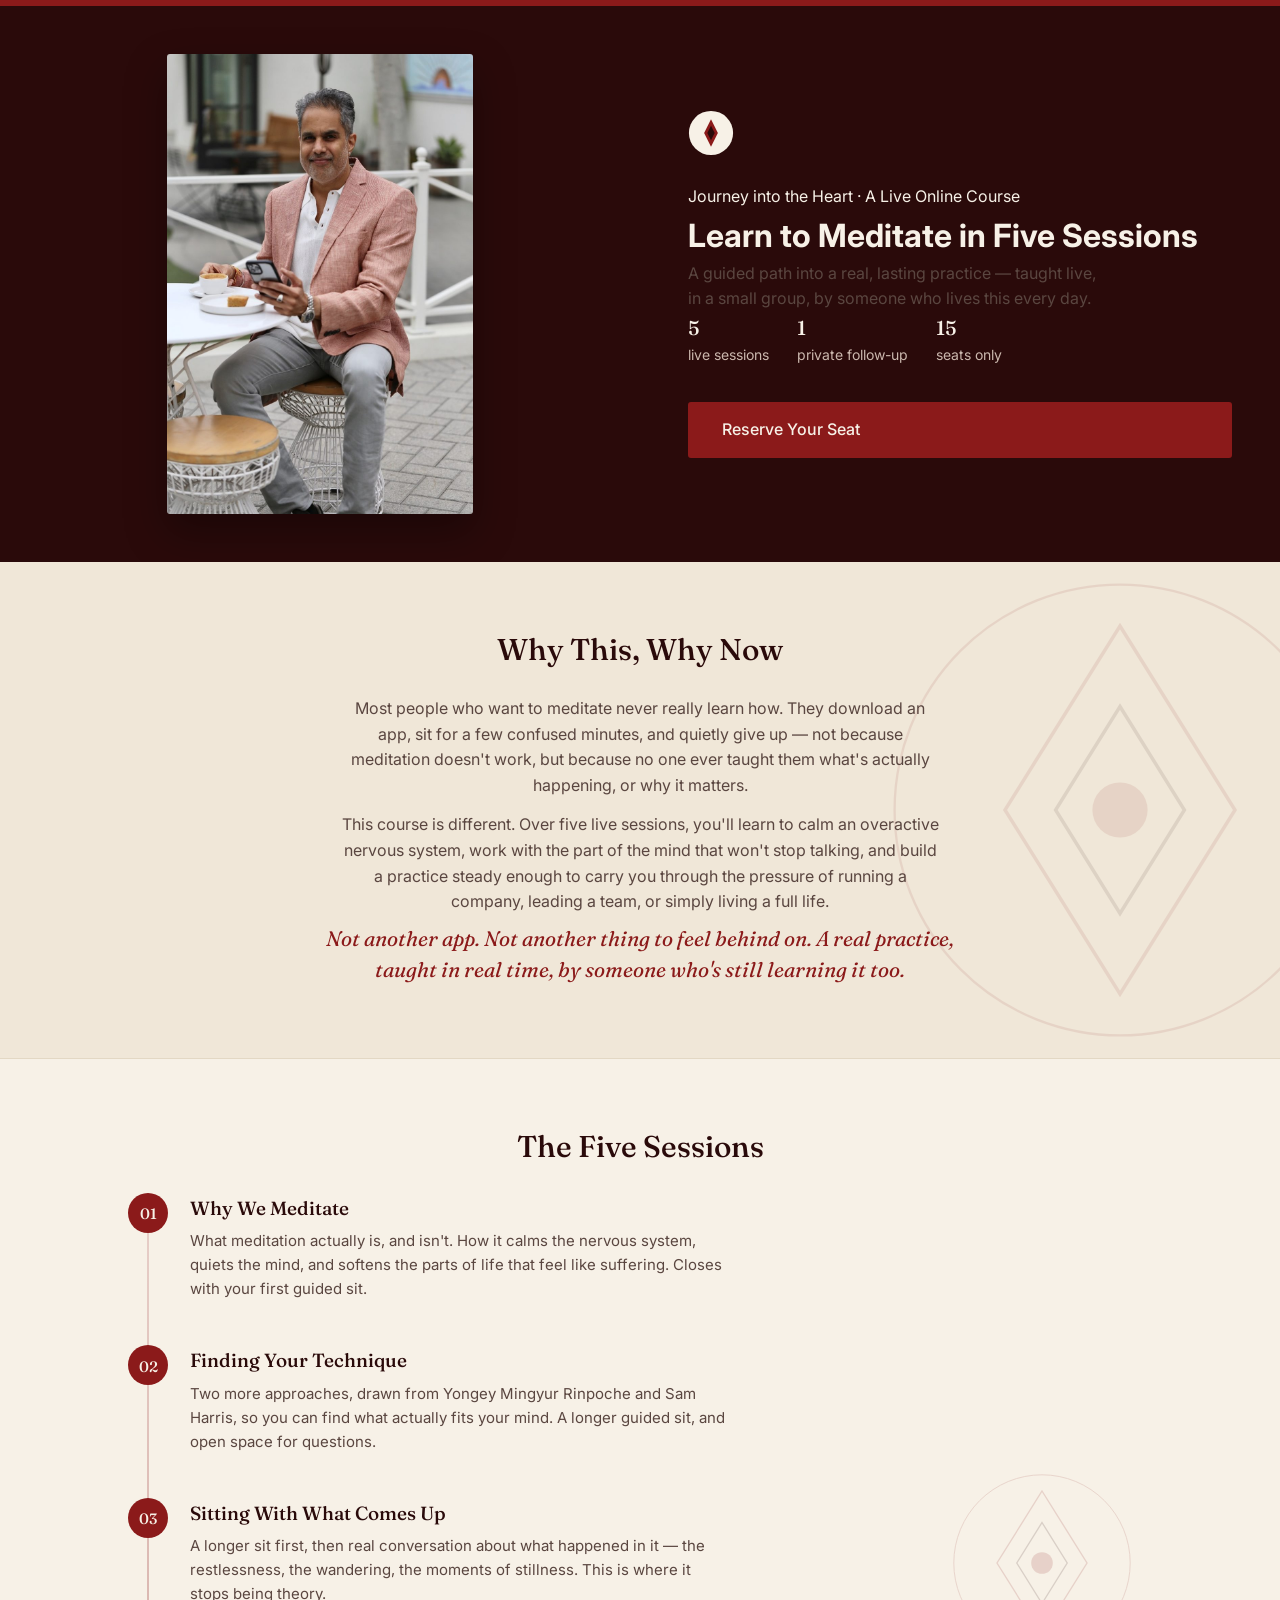
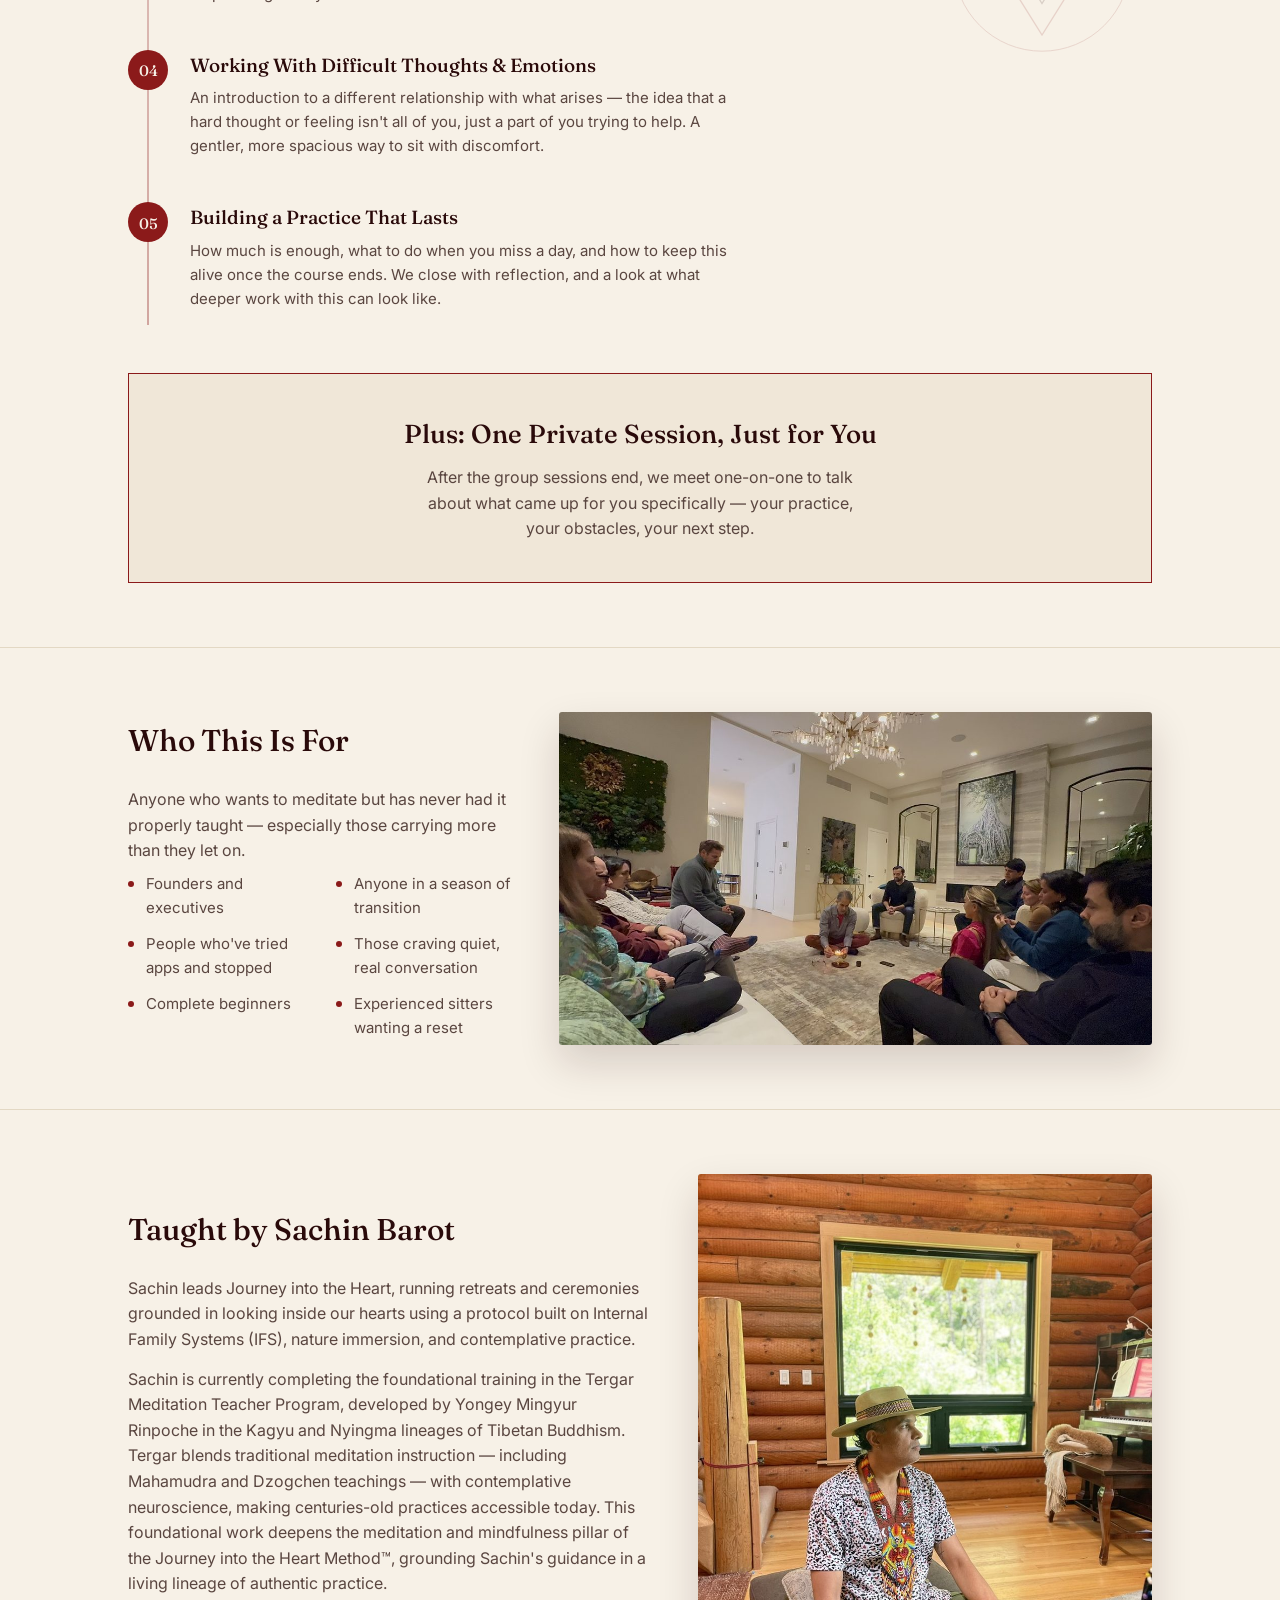
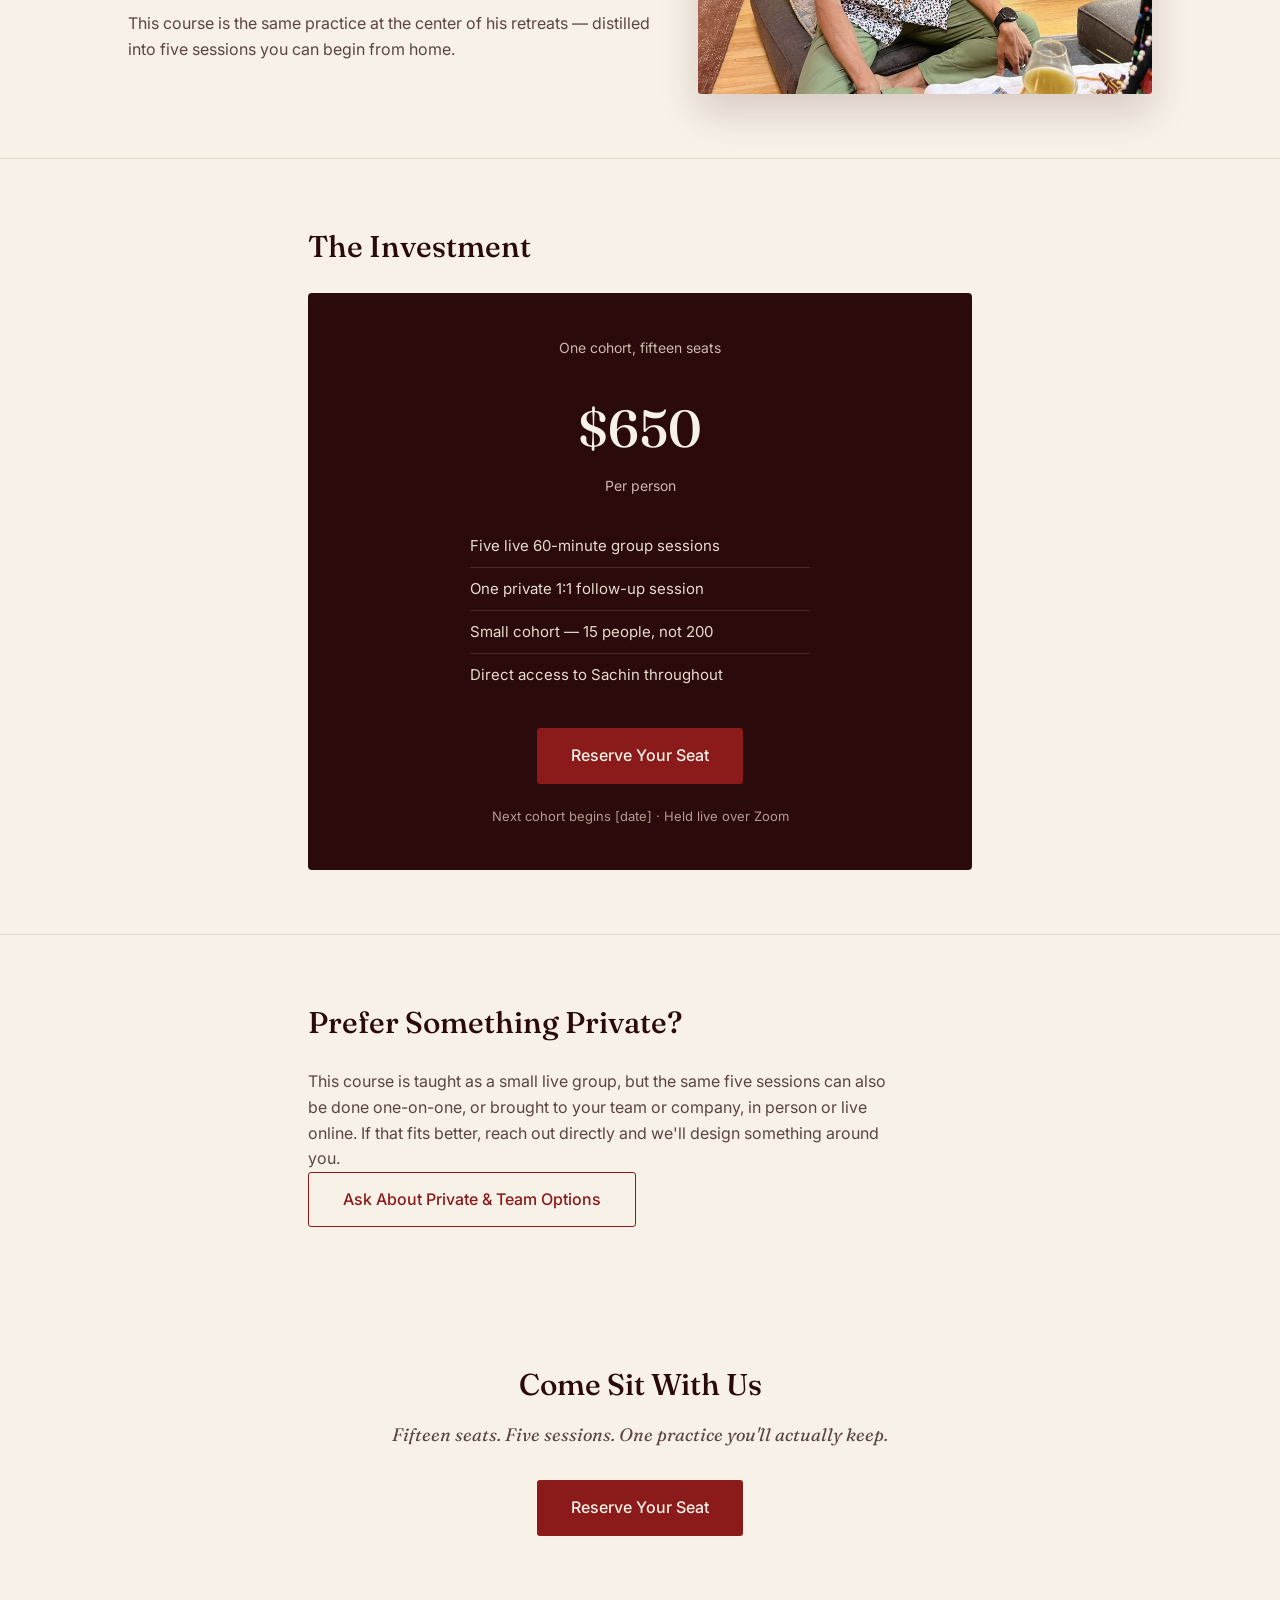
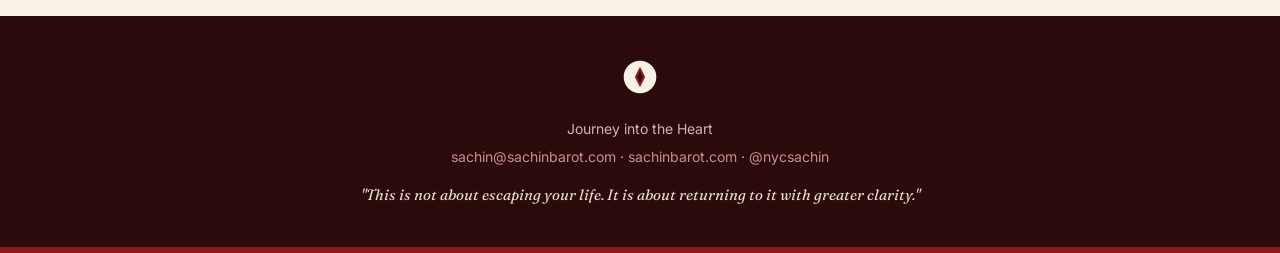
==== meditate.html @ 14f87297 "Add standalone Meditate course landing page Adds meditate.html as a fully self-contained landing pag" ====
<!DOCTYPE html>
<html lang="en">
<head>
<meta charset="UTF-8">
<meta name="viewport" content="width=device-width, initial-scale=1.0">
<title>Learn to Meditate in 5 Sessions — Journey into the Heart</title>
<link rel="preconnect" href="https://fonts.googleapis.com">
<link href="https://fonts.googleapis.com/css2?family=Fraunces:ital,opsz,wght@0,9..144,400;0,9..144,500;0,9..144,600;1,9..144,400;1,9..144,500&family=Inter:wght@400;500;600&display=swap" rel="stylesheet">
<style>
  :root {
    --crimson: #8B1A1A;
    --crimson-deep: #6E1414;
    --brown: #2A0A0A;
    --cream: #F7F1E7;
    --cream-warm: #F0E7D8;
    --rose: #C98F8F;
    --ink: #2A0A0A;
    --ink-soft: #5A4640;
    --line: #E3D8C4;
    --serif: 'Fraunces', Georgia, serif;
    --sans: 'Inter', -apple-system, sans-serif;
  }

  * { margin: 0; padding: 0; box-sizing: border-box; }

  body {
    background: var(--cream);
    color: var(--ink);
    font-family: var(--sans);
    line-height: 1.6;
    -webkit-font-smoothing: antialiased;
  }

  .band-top, .band-bottom {
    height: 6px;
    background: var(--crimson);
  }

  .container {
    max-width: 720px;
    margin: 0 auto;
    padding: 0 28px;
  }

  .container-lg {
    max-width: 1080px;
    margin: 0 auto;
    padding: 0 28px;
  }

  /* ---------- HERO ---------- */
  .hero {
    background: var(--brown);
    color: var(--cream);
    padding: 76px 0 68px;
    text-align: center;
  }

  .mark {
    width: 46px;
    height: 46px;
    margin: 0 auto 32px;
  }

  .hero .kicker {
    font-family: var(--sans);
    font-size: 14px;
    letter-spacing: 0.03em;
    color: var(--rose);
    margin-bottom: 18px;
  }

  .hero h1 {
    font-family: var(--serif);
    font-weight: 500;
    font-size: 44px;
    line-height: 1.15;
    max-width: 560px;
    margin: 0 auto 22px;
  }

  .hero p.lede {
    font-family: var(--serif);
    font-style: italic;
    font-size: 19px;
    color: #E8DCCE;
    max-width: 460px;
    margin: 0 auto 36px;
  }

  .hero-meta {
    display: flex;
    justify-content: center;
    gap: 28px;
    font-size: 14px;
    color: #CBB8AE;
    margin-bottom: 36px;
    flex-wrap: wrap;
  }

  .hero-meta span strong {
    color: var(--cream);
    display: block;
    font-family: var(--serif);
    font-size: 20px;
    font-weight: 500;
  }

  .btn {
    display: inline-block;
    background: var(--crimson);
    color: var(--cream);
    text-decoration: none;
    font-family: var(--sans);
    font-weight: 500;
    font-size: 16px;
    padding: 15px 34px;
    border-radius: 3px;
    transition: background 0.2s ease;
  }

  .btn:hover { background: var(--crimson-deep); }

  .btn-outline {
    display: inline-block;
    border: 1px solid var(--crimson);
    color: var(--crimson);
    text-decoration: none;
    font-family: var(--sans);
    font-weight: 500;
    font-size: 16px;
    padding: 14px 34px;
    border-radius: 3px;
  }

  /* ---------- SECTIONS ---------- */
  section {
    padding: 64px 0;
    border-bottom: 1px solid var(--line);
  }

  section:last-of-type { border-bottom: none; }

  h2 {
    font-family: var(--serif);
    font-weight: 500;
    font-size: 30px;
    margin-bottom: 22px;
    color: var(--brown);
  }

  p {
    font-size: 16px;
    color: var(--ink-soft);
    max-width: 60ch;
  }

  p + p { margin-top: 14px; }

  .quote {
    font-family: var(--serif);
    font-style: italic;
    font-size: 21px;
    color: var(--crimson);
    line-height: 1.5;
    max-width: 52ch;
    margin: 8px 0;
  }

  /* ---------- SESSIONS (sequence) ---------- */
  .session {
    display: flex;
    gap: 22px;
    padding: 26px 0;
    border-top: 1px solid var(--line);
  }

  .session:first-of-type { border-top: none; padding-top: 0; }

  .session-num {
    font-family: var(--serif);
    font-size: 15px;
    color: var(--crimson);
    min-width: 30px;
    padding-top: 3px;
  }

  .session-body h3 {
    font-family: var(--serif);
    font-weight: 500;
    font-size: 19px;
    color: var(--brown);
    margin-bottom: 6px;
  }

  .session-body p { font-size: 15px; }

  .followup {
    margin-top: 40px;
    padding: 40px 36px;
    background: var(--cream-warm);
    border: 1px solid var(--crimson);
    text-align: center;
  }

  .followup h3 {
    font-family: var(--serif);
    font-weight: 500;
    font-size: 26px;
    color: var(--brown);
    margin-bottom: 10px;
  }

  .followup p {
    font-size: 16px;
    max-width: 46ch;
    margin-left: auto;
    margin-right: auto;
  }

  /* ---------- WHO ITS FOR ---------- */
  .for-list {
    list-style: none;
    display: grid;
    grid-template-columns: 1fr 1fr;
    gap: 12px 28px;
    margin-top: 8px;
  }

  .for-list li {
    font-size: 15px;
    color: var(--ink-soft);
    padding-left: 18px;
    position: relative;
  }

  .for-list li::before {
    content: '';
    position: absolute;
    left: 0;
    top: 9px;
    width: 6px;
    height: 6px;
    background: var(--crimson);
    border-radius: 50%;
  }

  /* ---------- ABOUT ---------- */
  .about {
    display: flex;
    gap: 26px;
    align-items: flex-start;
  }

  .about-mark {
    width: 56px;
    height: 56px;
    flex-shrink: 0;
    margin-top: 4px;
  }

  /* ---------- PRICE ---------- */
  .price-card {
    background: var(--brown);
    color: var(--cream);
    padding: 44px 40px;
    border-radius: 4px;
    text-align: center;
  }

  .price-card .amount {
    font-family: var(--serif);
    font-weight: 500;
    font-size: 52px;
    margin: 6px 0 4px;
  }

  .price-card .sub {
    font-size: 14px;
    color: #CBB8AE;
    margin-bottom: 28px;
  }

  .price-includes {
    text-align: left;
    max-width: 340px;
    margin: 0 auto 32px;
    list-style: none;
  }

  .price-includes li {
    font-size: 15px;
    color: #E8DCCE;
    padding: 9px 0;
    border-top: 1px solid #4A2A22;
  }

  .price-includes li:first-child { border-top: none; }

  .price-note {
    font-size: 13px;
    color: #B39C90;
    margin-top: 22px;
  }

  /* ---------- CTA ---------- */
  .cta {
    text-align: center;
    padding: 70px 0 80px;
  }

  .cta h2 { margin-bottom: 12px; }

  .cta p.lede {
    font-family: var(--serif);
    font-style: italic;
    color: var(--ink-soft);
    font-size: 18px;
    max-width: 44ch;
    margin: 0 auto 30px;
  }

  /* ---------- FOOTER ---------- */
  footer {
    background: var(--brown);
    color: #CBB8AE;
    text-align: center;
    padding: 44px 0 40px;
    font-size: 14px;
  }

  footer .mark { width: 34px; height: 34px; margin-bottom: 18px; }
  footer a { color: var(--rose); text-decoration: none; }
  footer .tagline {
    font-family: var(--serif);
    font-style: italic;
    color: #E8DCCE;
    margin-top: 14px;
    font-size: 15px;
  }

  @media (max-width: 560px) {
    .hero h1 { font-size: 32px; }
    .hero-meta { gap: 20px; }
    .for-list { grid-template-columns: 1fr; }
    .about { flex-direction: column; }
    .session { flex-direction: column; gap: 6px; }
  }

  /* ---------- SPLIT LAYOUTS (photo integration) ---------- */
  .hero-split {
    display: grid;
    grid-template-columns: 1fr 1fr;
    background: var(--brown);
    align-items: stretch;
  }

  .hero-media {
    display: flex;
    align-items: center;
    justify-content: center;
    padding: 48px;
  }

  .hero-media img {
    height: 460px;
    width: auto;
    max-width: 100%;
    object-fit: cover;
    display: block;
    border-radius: 3px;
    box-shadow: 0 18px 40px rgba(0,0,0,0.35);
  }

  .hero-content {
    color: var(--cream);
    padding: 64px 48px;
    display: flex;
    flex-direction: column;
    justify-content: center;
    text-align: left;
  }

  .hero-content .mark { margin: 0 0 28px; }

  .hero-content h1 { margin-left: 0; margin-right: 0; max-width: none; }
  .hero-content p.lede { margin-left: 0; margin-right: 0; max-width: 42ch; }
  .hero-content .hero-meta { justify-content: flex-start; }

  .split-section {
    display: grid;
    grid-template-columns: 1fr 1.15fr;
    gap: 48px;
    align-items: center;
  }

  .split-section.reverse { grid-template-columns: 1.15fr 1fr; }
  .split-section.reverse .split-media { order: 2; }
  .split-section.reverse .split-text { order: 1; }

  .split-media img {
    width: 100%;
    height: 100%;
    max-height: 520px;
    object-fit: cover;
    display: block;
    border-radius: 3px;
    box-shadow: 0 18px 40px rgba(42,10,10,0.16);
  }

  .split-text { text-align: left; }
  .split-text p { margin-left: 0; margin-right: 0; }

  .who-split {
    display: grid;
    grid-template-columns: 0.85fr 1.3fr;
    gap: 44px;
    align-items: center;
  }

  .who-media img {
    width: 100%;
    max-height: 620px;
    object-fit: cover;
    display: block;
    border-radius: 3px;
    box-shadow: 0 18px 40px rgba(42,10,10,0.16);
  }

  @media (max-width: 760px) {
    .hero-split { grid-template-columns: 1fr; }
    .hero-media { padding: 32px; }
    .hero-media img { height: 360px; }
    .hero-content { padding: 48px 28px; text-align: center; }
    .hero-content h1 { max-width: 100%; }
    .hero-content p.lede { margin: 0 auto 36px; }
    .hero-content .hero-meta { justify-content: center; }
    .split-section, .split-section.reverse { grid-template-columns: 1fr; gap: 28px; }
    .split-section.reverse .split-media, .split-section.reverse .split-text { order: unset; }
    .split-text { text-align: center; }
    .split-text p { margin-left: auto; margin-right: auto; }
    .who-split { grid-template-columns: 1fr; }
  }

  /* ---------- DECORATIVE BANDS ---------- */
  .band-warm {
    background: var(--cream-warm);
    position: relative;
    overflow: hidden;
  }

  .decor-motif {
    position: absolute;
    pointer-events: none;
    opacity: 0.09;
  }

  .decor-motif.right {
    right: -70px;
    top: 50%;
    transform: translateY(-50%);
  }

  .decor-motif.left {
    left: -90px;
    top: 50%;
    transform: translateY(-50%);
  }

  /* ---------- SESSIONS TIMELINE ---------- */
  .sessions-shell {
    display: grid;
    grid-template-columns: 1fr 220px;
    gap: 24px;
    align-items: center;
  }

  .sessions-col { max-width: 620px; }

  .sessions-timeline { position: relative; }

  .sessions-timeline::before {
    content: '';
    position: absolute;
    left: 19px;
    top: 8px;
    bottom: 8px;
    width: 2px;
    background: linear-gradient(to bottom, var(--rose), var(--crimson));
    opacity: 0.35;
  }

  .session {
    display: flex;
    gap: 22px;
    padding: 22px 0;
    border-top: none;
    position: relative;
  }

  .session-num {
    font-family: var(--serif);
    font-size: 15px;
    font-weight: 500;
    color: var(--cream);
    min-width: 40px;
    width: 40px;
    height: 40px;
    border-radius: 50%;
    background: var(--crimson);
    display: flex;
    align-items: center;
    justify-content: center;
    flex-shrink: 0;
    position: relative;
    z-index: 2;
  }

  .session-decor {
    display: flex;
    align-items: center;
    justify-content: center;
    height: 100%;
  }

  @media (max-width: 760px) {
    .sessions-shell { grid-template-columns: 1fr; }
    .session-decor { display: none; }
    .decor-motif { display: none; }
  }
</style>
</head>
<body>

<div class="band-top"></div>

<!-- HERO -->
<div class="hero-split">
  <div class="hero-media">
    <img src="images/meditate-hero.jpg" alt="Sachin Barot">
  </div>
  <div class="hero-content">
    <svg class="mark" viewBox="0 0 100 100" fill="none" xmlns="http://www.w3.org/2000/svg">
      <circle cx="50" cy="50" r="48" fill="#F7F1E7"/>
      <path d="M50 20 L65 50 L50 80 L35 50 Z" fill="#8B1A1A"/>
      <path d="M50 34 L58 50 L50 66 L42 50 Z" fill="#2A0A0A"/>
    </svg>
    <div class="kicker">Journey into the Heart · A Live Online Course</div>
    <h1>Learn to Meditate in Five Sessions</h1>
    <p class="lede">A guided path into a real, lasting practice — taught live, in a small group, by someone who lives this every day.</p>
    <div class="hero-meta">
      <span><strong>5</strong>live sessions</span>
      <span><strong>1</strong>private follow-up</span>
      <span><strong>15</strong>seats only</span>
    </div>
    <a href="mailto:sachin@sachinbarot.com?subject=Learn%20to%20Meditate%20-%20I'm%20in" class="btn">Reserve Your Seat</a>
  </div>
</div>

<!-- INVITATION -->
<section class="band-warm">
  <svg class="decor-motif right" width="460" height="460" viewBox="0 0 200 200" fill="none" xmlns="http://www.w3.org/2000/svg">
        <circle cx="100" cy="100" r="98" stroke="#8B1A1A" stroke-width="1"/>
        <path d="M100 20 L150 100 L100 180 L50 100 Z" stroke="#8B1A1A" stroke-width="1.5"/>
        <path d="M100 55 L128 100 L100 145 L72 100 Z" stroke="#2A0A0A" stroke-width="1.5"/>
        <circle cx="100" cy="100" r="12" fill="#8B1A1A"/>
      </svg>
  <div class="container" style="text-align:center; position:relative; z-index:1;">
    <h2>Why This, Why Now</h2>
    <p style="margin-left:auto; margin-right:auto;">Most people who want to meditate never really learn how. They download an app, sit for a few confused minutes, and quietly give up — not because meditation doesn't work, but because no one ever taught them what's actually happening, or why it matters.</p>
    <p style="margin-left:auto; margin-right:auto;">This course is different. Over five live sessions, you'll learn to calm an overactive nervous system, work with the part of the mind that won't stop talking, and build a practice steady enough to carry you through the pressure of running a company, leading a team, or simply living a full life.</p>
    <p class="quote" style="margin-left:auto; margin-right:auto;">Not another app. Not another thing to feel behind on. A real practice, taught in real time, by someone who's still learning it too.</p>
  </div>
</section>

<!-- SESSIONS -->
<section>
  <div class="container-lg">
    <h2 style="text-align:center;">The Five Sessions</h2>
    <div class="sessions-shell">
      <div class="sessions-col">
    <div class="sessions-timeline">
    <div class="session">
      <div class="session-num">01</div>
      <div class="session-body">
        <h3>Why We Meditate</h3>
        <p>What meditation actually is, and isn't. How it calms the nervous system, quiets the mind, and softens the parts of life that feel like suffering. Closes with your first guided sit.</p>
      </div>
    </div>

    <div class="session">
      <div class="session-num">02</div>
      <div class="session-body">
        <h3>Finding Your Technique</h3>
        <p>Two more approaches, drawn from Yongey Mingyur Rinpoche and Sam Harris, so you can find what actually fits your mind. A longer guided sit, and open space for questions.</p>
      </div>
    </div>

    <div class="session">
      <div class="session-num">03</div>
      <div class="session-body">
        <h3>Sitting With What Comes Up</h3>
        <p>A longer sit first, then real conversation about what happened in it — the restlessness, the wandering, the moments of stillness. This is where it stops being theory.</p>
      </div>
    </div>

    <div class="session">
      <div class="session-num">04</div>
      <div class="session-body">
        <h3>Working With Difficult Thoughts & Emotions</h3>
        <p>An introduction to a different relationship with what arises — the idea that a hard thought or feeling isn't all of you, just a part of you trying to help. A gentler, more spacious way to sit with discomfort.</p>
      </div>
    </div>

    <div class="session">
      <div class="session-num">05</div>
      <div class="session-body">
        <h3>Building a Practice That Lasts</h3>
        <p>How much is enough, what to do when you miss a day, and how to keep this alive once the course ends. We close with reflection, and a look at what deeper work with this can look like.</p>
      </div>
    </div>

    </div>
    </div>
      <div class="session-decor"><svg width="180" height="180" viewBox="0 0 200 200" fill="none" xmlns="http://www.w3.org/2000/svg" style="opacity:0.14;">
        <circle cx="100" cy="100" r="98" stroke="#8B1A1A" stroke-width="1"/>
        <path d="M100 20 L150 100 L100 180 L50 100 Z" stroke="#8B1A1A" stroke-width="1.5"/>
        <path d="M100 55 L128 100 L100 145 L72 100 Z" stroke="#2A0A0A" stroke-width="1.5"/>
        <circle cx="100" cy="100" r="12" fill="#8B1A1A"/>
      </svg></div>
    </div>

    <div class="followup">
      <h3>Plus: One Private Session, Just for You</h3>
      <p>After the group sessions end, we meet one-on-one to talk about what came up for you specifically — your practice, your obstacles, your next step.</p>
    </div>
  </div>
</section>

<!-- WHO -->
<section>
  <div class="container-lg">
    <div class="who-split">
      <div>
        <h2>Who This Is For</h2>
        <p>Anyone who wants to meditate but has never had it properly taught — especially those carrying more than they let on.</p>
        <ul class="for-list">
          <li>Founders and executives</li>
          <li>Anyone in a season of transition</li>
          <li>People who've tried apps and stopped</li>
          <li>Those craving quiet, real conversation</li>
          <li>Complete beginners</li>
          <li>Experienced sitters wanting a reset</li>
        </ul>
      </div>
      <div class="who-media">
        <img src="images/meditate-who.jpg" alt="Group ceremony session with Sachin Barot">
      </div>
    </div>
  </div>
</section>

<!-- ABOUT -->
<section>
  <div class="container-lg">
    <div class="split-section reverse">
      <div class="split-media">
        <img src="images/meditate-about.jpg" alt="Sachin Barot seated, wearing ceremonial pendant">
      </div>
      <div class="split-text">
        <h2>Taught by Sachin Barot</h2>
        <p>Sachin leads Journey into the Heart, running retreats and ceremonies grounded in looking inside our hearts using a protocol built on Internal Family Systems (IFS), nature immersion, and contemplative practice.</p>
        <p>Sachin is currently completing the foundational training in the Tergar Meditation Teacher Program, developed by Yongey Mingyur Rinpoche in the Kagyu and Nyingma lineages of Tibetan Buddhism. Tergar blends traditional meditation instruction — including Mahamudra and Dzogchen teachings — with contemplative neuroscience, making centuries-old practices accessible today. This foundational work deepens the meditation and mindfulness pillar of the Journey into the Heart Method™, grounding Sachin's guidance in a living lineage of authentic practice.</p>
        <p>This course is the same practice at the center of his retreats — distilled into five sessions you can begin from home.</p>
      </div>
    </div>
  </div>
</section>

<!-- PRICE -->
<section>
  <div class="container">
    <h2>The Investment</h2>
    <div class="price-card">
      <div class="sub">One cohort, fifteen seats</div>
      <div class="amount">$650</div>
      <div class="sub">Per person</div>
      <ul class="price-includes">
        <li>Five live 60-minute group sessions</li>
        <li>One private 1:1 follow-up session</li>
        <li>Small cohort — 15 people, not 200</li>
        <li>Direct access to Sachin throughout</li>
      </ul>
      <a href="mailto:sachin@sachinbarot.com?subject=Learn%20to%20Meditate%20-%20I'm%20in" class="btn">Reserve Your Seat</a>
      <div class="price-note">Next cohort begins [date] · Held live over Zoom</div>
    </div>
  </div>
</section>

<!-- PRIVATE / TEAM -->
<section>
  <div class="container">
    <h2>Prefer Something Private?</h2>
    <p>This course is taught as a small live group, but the same five sessions can also be done one-on-one, or brought to your team or company, in person or live online. If that fits better, reach out directly and we'll design something around you.</p>
    <a href="mailto:sachin@sachinbarot.com?subject=Private%20or%20Team%20Meditation%20Course" class="btn-outline">Ask About Private & Team Options</a>
  </div>
</section>

<!-- CTA -->
<div class="cta">
  <div class="container">
    <h2>Come Sit With Us</h2>
    <p class="lede">Fifteen seats. Five sessions. One practice you'll actually keep.</p>
    <a href="mailto:sachin@sachinbarot.com?subject=Learn%20to%20Meditate%20-%20I'm%20in" class="btn">Reserve Your Seat</a>
  </div>
</div>

<footer>
  <svg class="mark" viewBox="0 0 100 100" fill="none" xmlns="http://www.w3.org/2000/svg">
    <circle cx="50" cy="50" r="48" fill="#F7F1E7"/>
    <path d="M50 20 L65 50 L50 80 L35 50 Z" fill="#8B1A1A"/>
    <path d="M50 34 L58 50 L50 66 L42 50 Z" fill="#2A0A0A"/>
  </svg>
  <div>Journey into the Heart</div>
  <div style="margin-top:6px;"><a href="mailto:sachin@sachinbarot.com">sachin@sachinbarot.com</a> · <a href="https://www.sachinbarot.com">sachinbarot.com</a> · <a href="https://instagram.com/nycsachin">@nycsachin</a></div>
  <div class="tagline">"This is not about escaping your life. It is about returning to it with greater clarity."</div>
</footer>

<div class="band-bottom"></div>

</body>
</html>
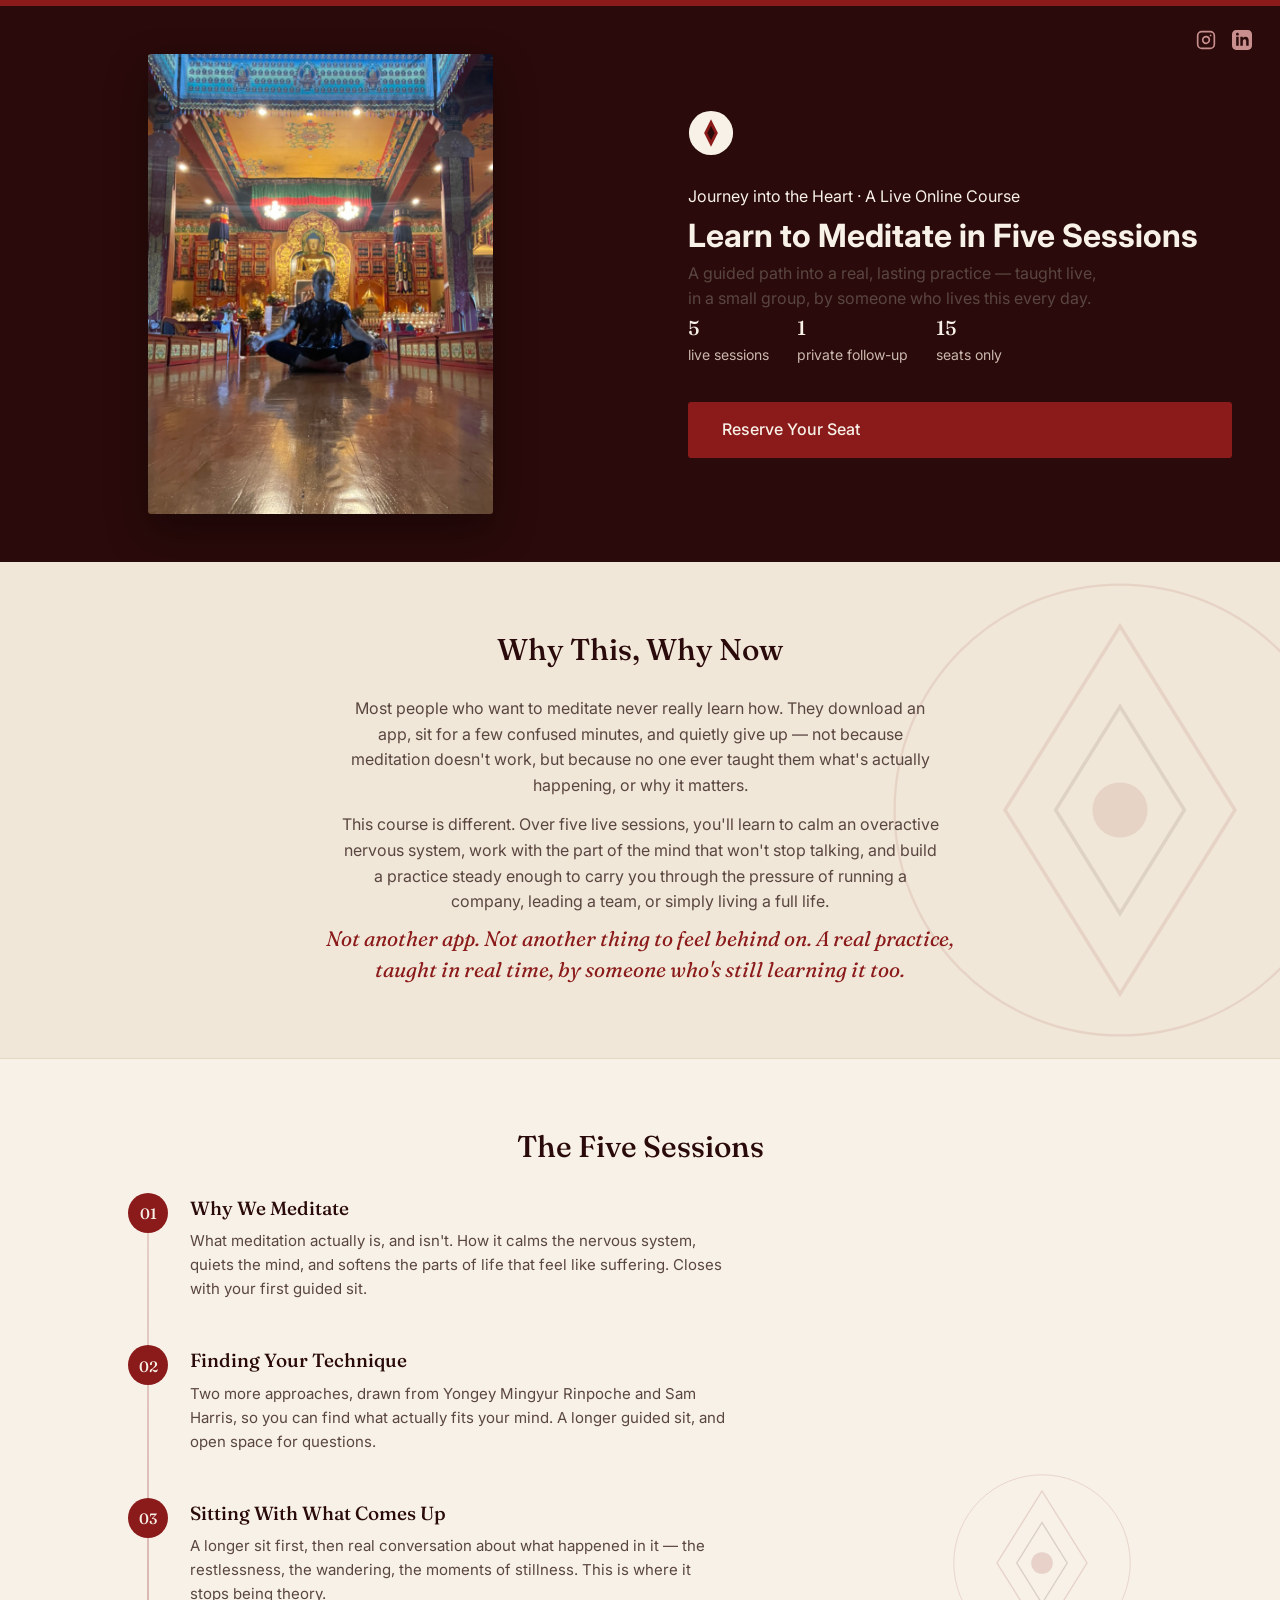
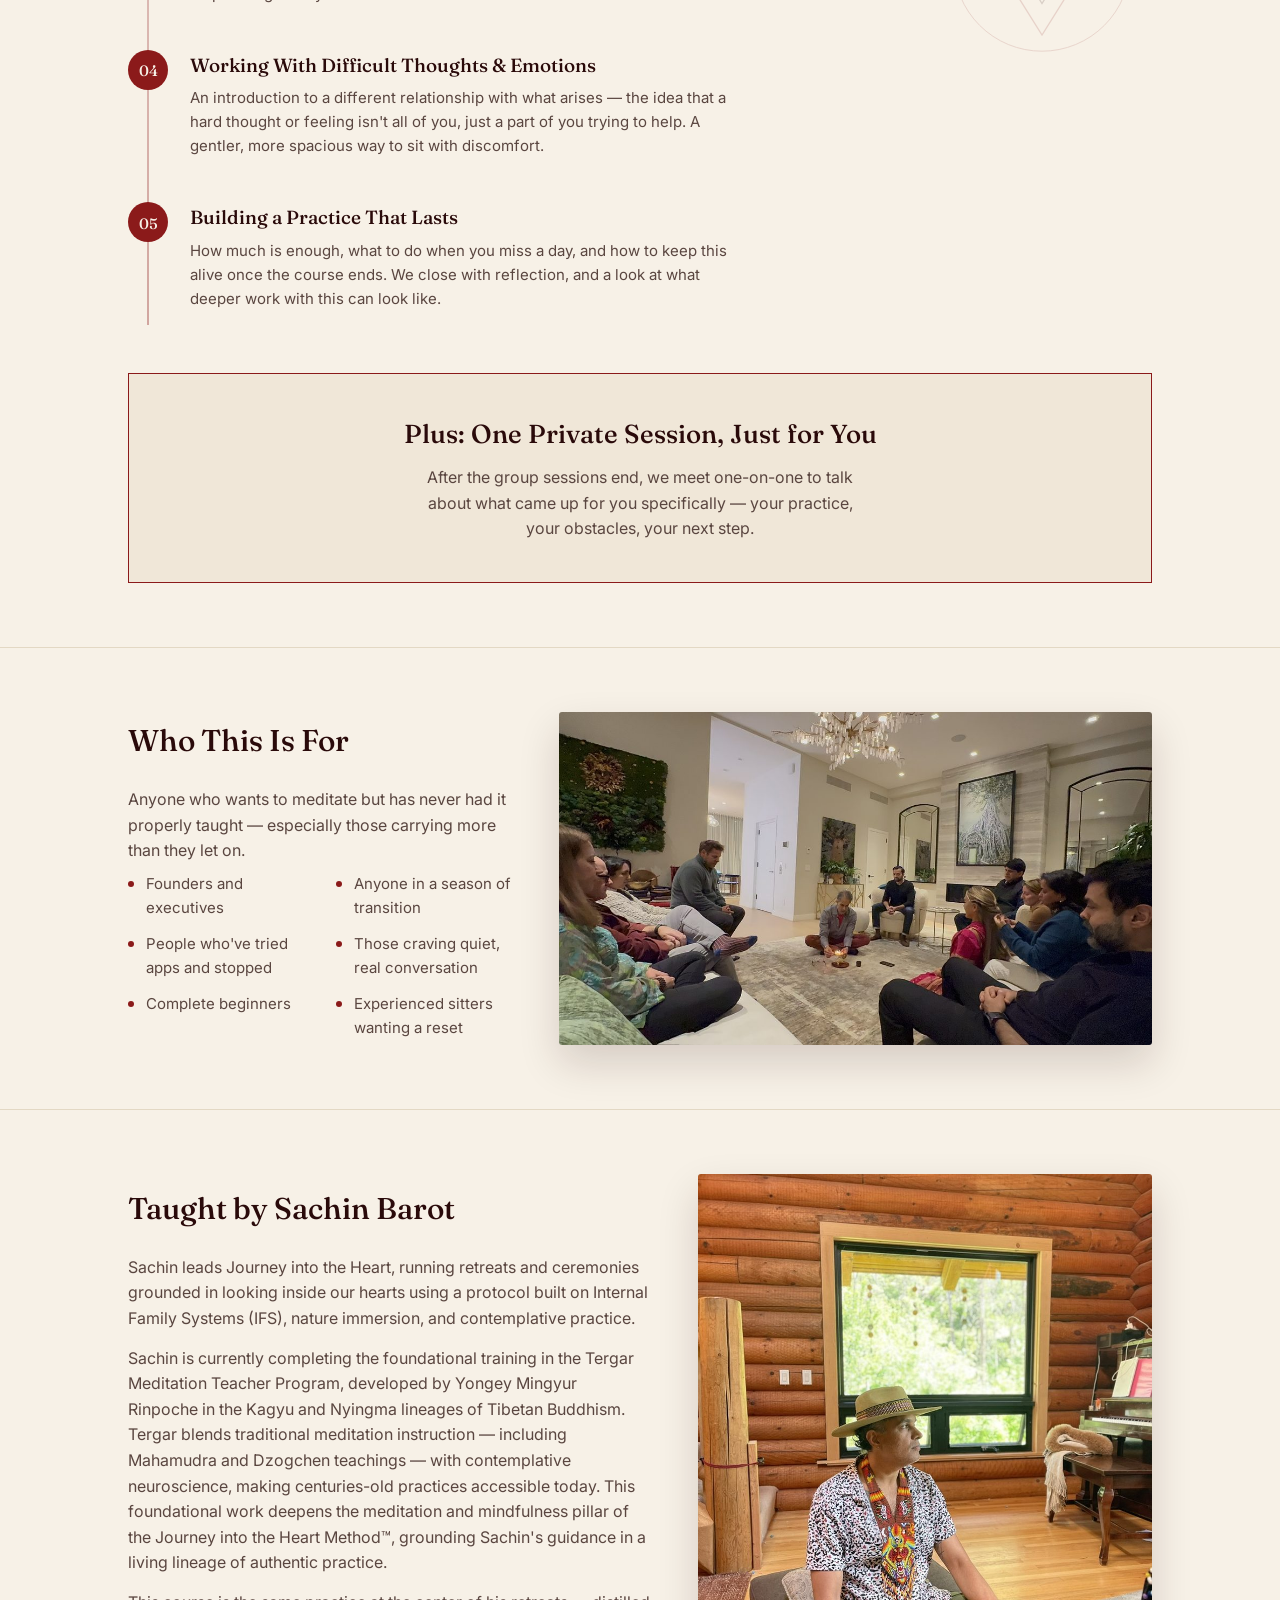
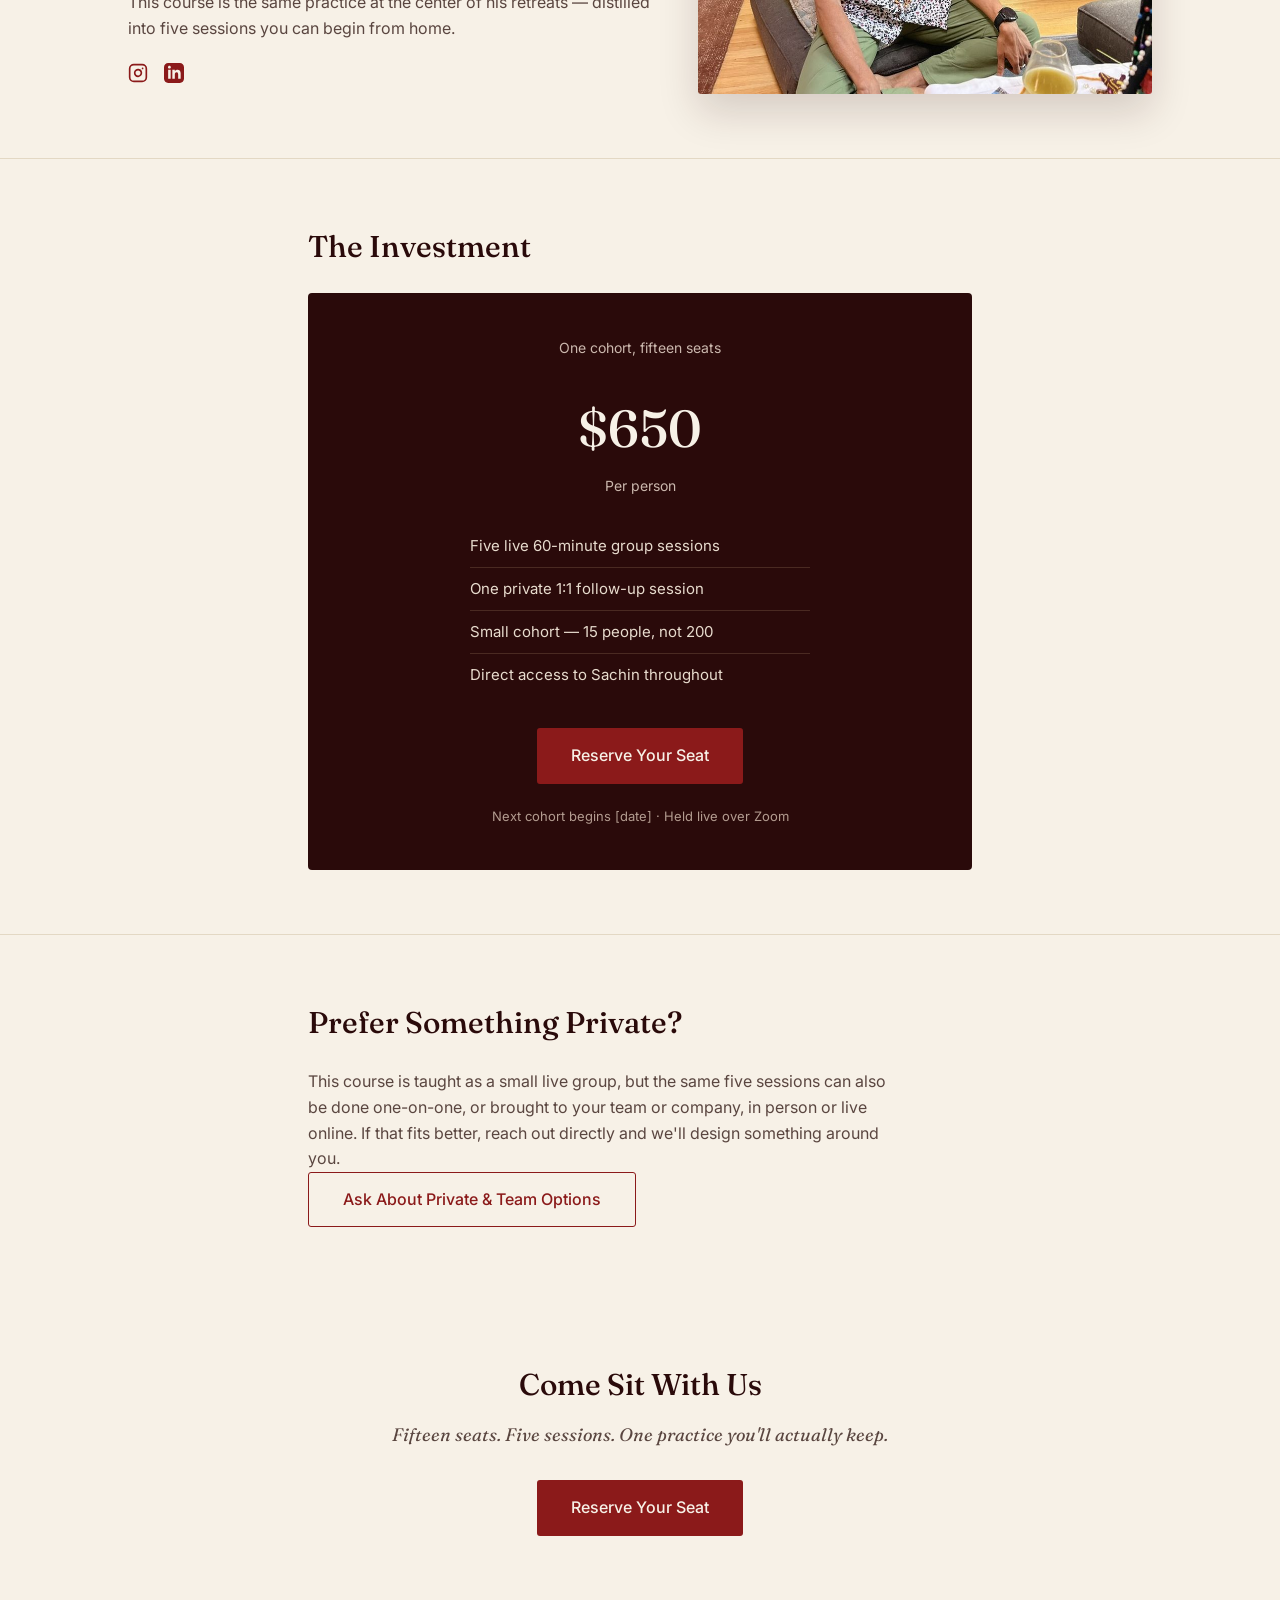
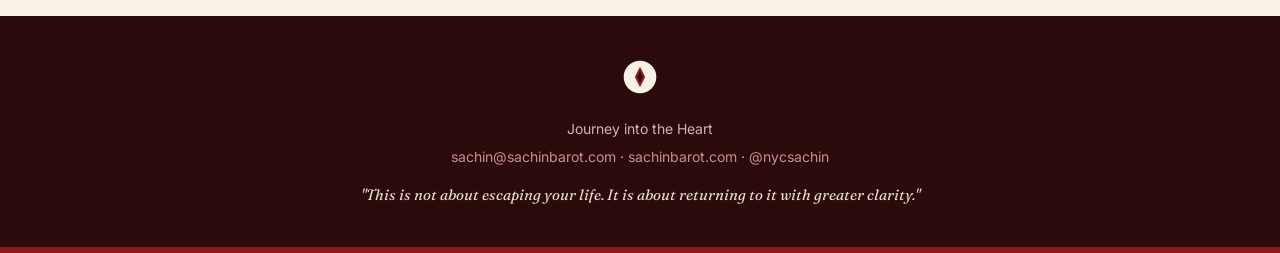
==== commit 78779e3c: "Add Instagram and LinkedIn links to meditate.html Small icon links top-right of the hero, plus a mat" ====
--- a/meditate.html
+++ b/meditate.html
@@ -4,6 +4,9 @@
 <meta charset="UTF-8">
 <meta name="viewport" content="width=device-width, initial-scale=1.0">
 <title>Learn to Meditate in 5 Sessions — Journey into the Heart</title>
+<link rel="icon" type="image/png" sizes="32x32" href="images/favicon-32.png">
+<link rel="icon" type="image/png" sizes="16x16" href="images/favicon-16.png">
+<link rel="apple-touch-icon" sizes="180x180" href="images/apple-touch-icon.png">
 <link rel="preconnect" href="https://fonts.googleapis.com">
 <link href="https://fonts.googleapis.com/css2?family=Fraunces:ital,opsz,wght@0,9..144,400;0,9..144,500;0,9..144,600;1,9..144,400;1,9..144,500&family=Inter:wght@400;500;600&display=swap" rel="stylesheet">
 <style>
@@ -353,7 +356,41 @@
     grid-template-columns: 1fr 1fr;
     background: var(--brown);
     align-items: stretch;
-  }
+    position: relative;
+  }
+
+  .hero-social {
+    position: absolute;
+    top: 24px;
+    right: 28px;
+    display: flex;
+    gap: 16px;
+    z-index: 3;
+  }
+
+  .hero-social a {
+    color: var(--rose);
+    display: flex;
+    transition: color 0.2s ease;
+  }
+
+  .hero-social a:hover { color: var(--cream); }
+  .hero-social svg { width: 20px; height: 20px; }
+
+  .about-social {
+    display: flex;
+    gap: 16px;
+    margin-top: 22px;
+  }
+
+  .about-social a {
+    color: var(--crimson);
+    display: flex;
+    transition: color 0.2s ease;
+  }
+
+  .about-social a:hover { color: var(--brown); }
+  .about-social svg { width: 20px; height: 20px; }
 
   .hero-media {
     display: flex;
@@ -429,6 +466,9 @@
 
   @media (max-width: 760px) {
     .hero-split { grid-template-columns: 1fr; }
+    .hero-social { top: 16px; right: 20px; gap: 12px; }
+    .hero-social svg { width: 18px; height: 18px; }
+    .about-social { justify-content: center; }
     .hero-media { padding: 32px; }
     .hero-media img { height: 360px; }
     .hero-content { padding: 48px 28px; text-align: center; }
@@ -536,6 +576,14 @@
 
 <!-- HERO -->
 <div class="hero-split">
+  <div class="hero-social">
+    <a href="https://www.instagram.com/nycsachin/" target="_blank" rel="noopener noreferrer" aria-label="Instagram">
+      <svg viewBox="0 0 24 24" fill="none" stroke="currentColor" stroke-width="2" stroke-linecap="round" stroke-linejoin="round"><rect x="2" y="2" width="20" height="20" rx="5" ry="5"></rect><path d="M16 11.37A4 4 0 1 1 12.63 8 4 4 0 0 1 16 11.37z"></path><line x1="17.5" y1="6.5" x2="17.51" y2="6.5"></line></svg>
+    </a>
+    <a href="https://linkedin.com/in/sachin-barot/" target="_blank" rel="noopener noreferrer" aria-label="LinkedIn">
+      <svg viewBox="0 0 24 24" fill="currentColor"><path d="M19 0h-14c-2.761 0-5 2.239-5 5v14c0 2.761 2.239 5 5 5h14c2.762 0 5-2.239 5-5v-14c0-2.761-2.238-5-5-5zm-11 19h-3v-11h3v11zm-1.5-12.268c-.966 0-1.75-.79-1.75-1.764s.784-1.764 1.75-1.764 1.75.79 1.75 1.764-.783 1.764-1.75 1.764zm13.5 12.268h-3v-5.604c0-3.368-4-3.113-4 0v5.604h-3v-11h3v1.765c1.396-2.586 7-2.777 7 2.476v6.759z"/></svg>
+    </a>
+  </div>
   <div class="hero-media">
     <img src="images/meditate-hero.jpg" alt="Sachin Barot">
   </div>
@@ -672,6 +720,14 @@
         <p>Sachin leads Journey into the Heart, running retreats and ceremonies grounded in looking inside our hearts using a protocol built on Internal Family Systems (IFS), nature immersion, and contemplative practice.</p>
         <p>Sachin is currently completing the foundational training in the Tergar Meditation Teacher Program, developed by Yongey Mingyur Rinpoche in the Kagyu and Nyingma lineages of Tibetan Buddhism. Tergar blends traditional meditation instruction — including Mahamudra and Dzogchen teachings — with contemplative neuroscience, making centuries-old practices accessible today. This foundational work deepens the meditation and mindfulness pillar of the Journey into the Heart Method™, grounding Sachin's guidance in a living lineage of authentic practice.</p>
         <p>This course is the same practice at the center of his retreats — distilled into five sessions you can begin from home.</p>
+        <div class="about-social">
+          <a href="https://www.instagram.com/nycsachin/" target="_blank" rel="noopener noreferrer" aria-label="Instagram">
+            <svg viewBox="0 0 24 24" fill="none" stroke="currentColor" stroke-width="2" stroke-linecap="round" stroke-linejoin="round"><rect x="2" y="2" width="20" height="20" rx="5" ry="5"></rect><path d="M16 11.37A4 4 0 1 1 12.63 8 4 4 0 0 1 16 11.37z"></path><line x1="17.5" y1="6.5" x2="17.51" y2="6.5"></line></svg>
+          </a>
+          <a href="https://linkedin.com/in/sachin-barot/" target="_blank" rel="noopener noreferrer" aria-label="LinkedIn">
+            <svg viewBox="0 0 24 24" fill="currentColor"><path d="M19 0h-14c-2.761 0-5 2.239-5 5v14c0 2.761 2.239 5 5 5h14c2.762 0 5-2.239 5-5v-14c0-2.761-2.238-5-5-5zm-11 19h-3v-11h3v11zm-1.5-12.268c-.966 0-1.75-.79-1.75-1.764s.784-1.764 1.75-1.764 1.75.79 1.75 1.764-.783 1.764-1.75 1.764zm13.5 12.268h-3v-5.604c0-3.368-4-3.113-4 0v5.604h-3v-11h3v1.765c1.396-2.586 7-2.777 7 2.476v6.759z"/></svg>
+          </a>
+        </div>
       </div>
     </div>
   </div>
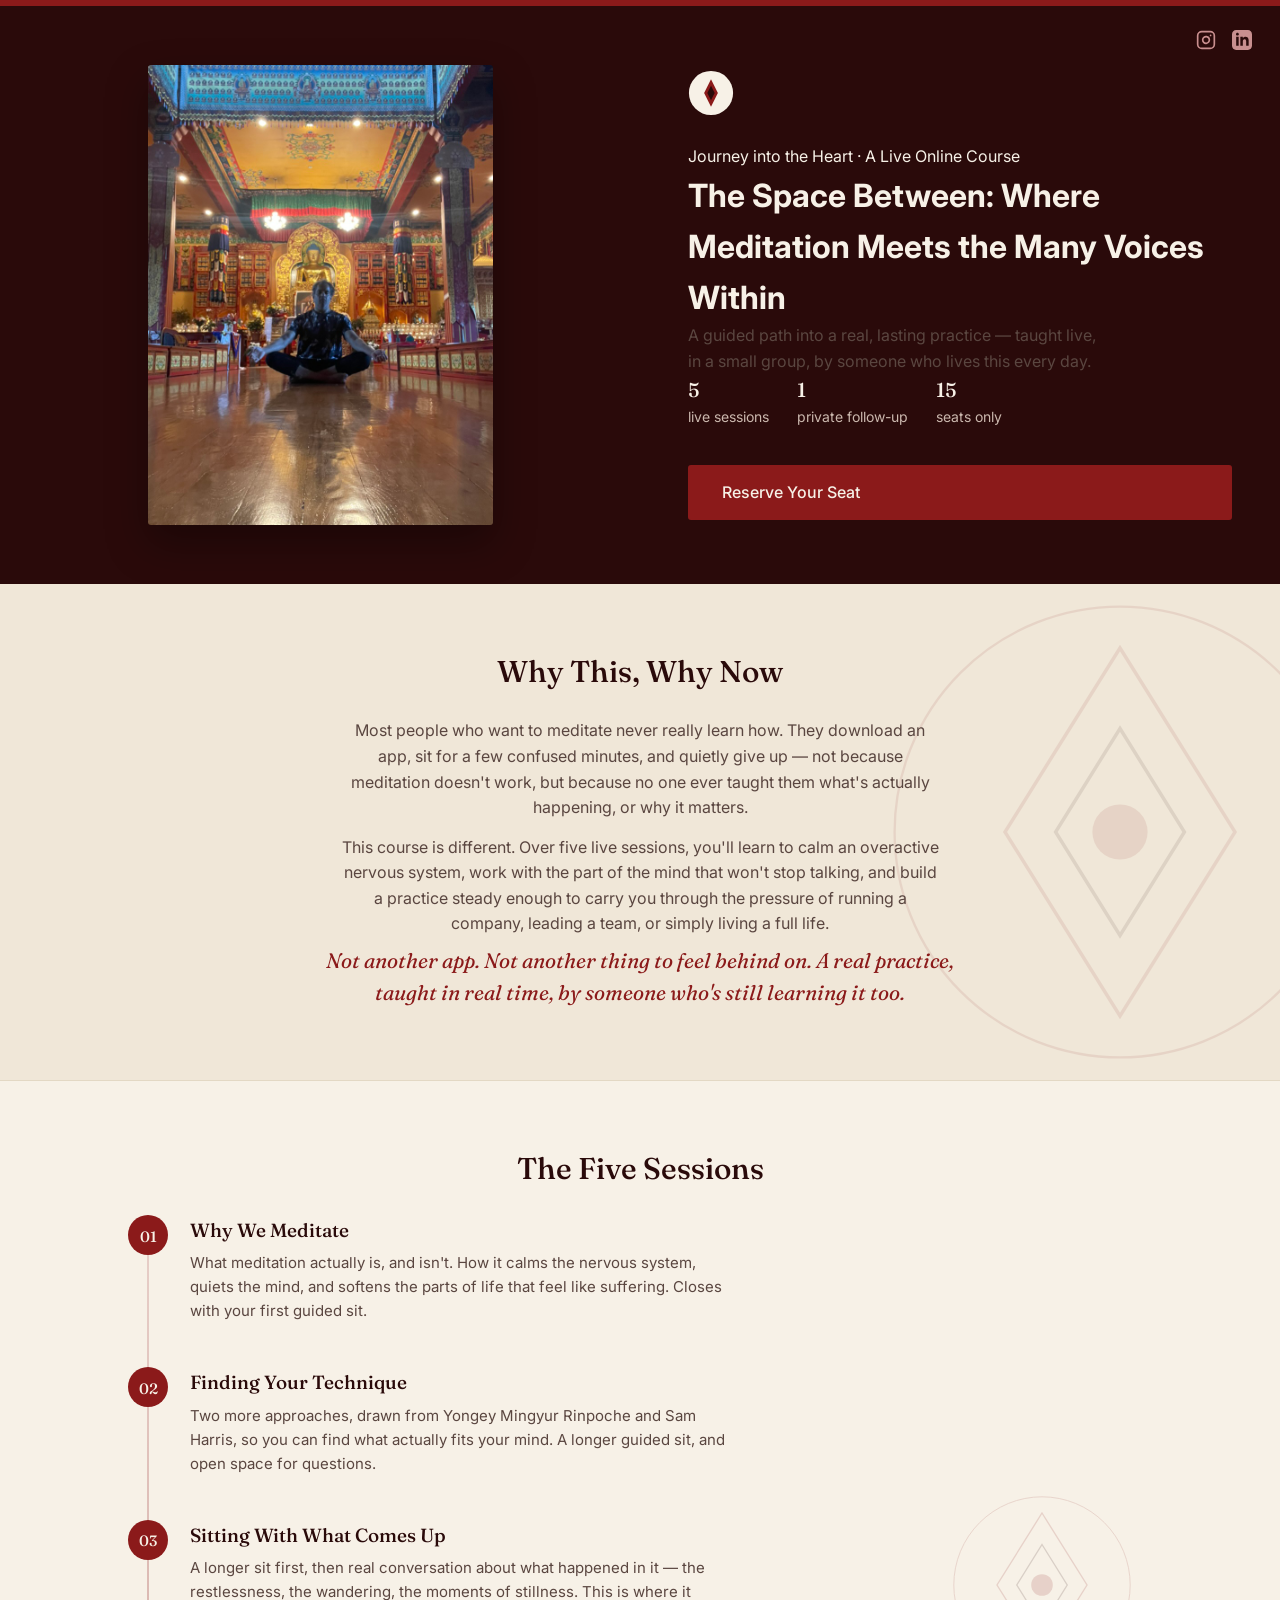
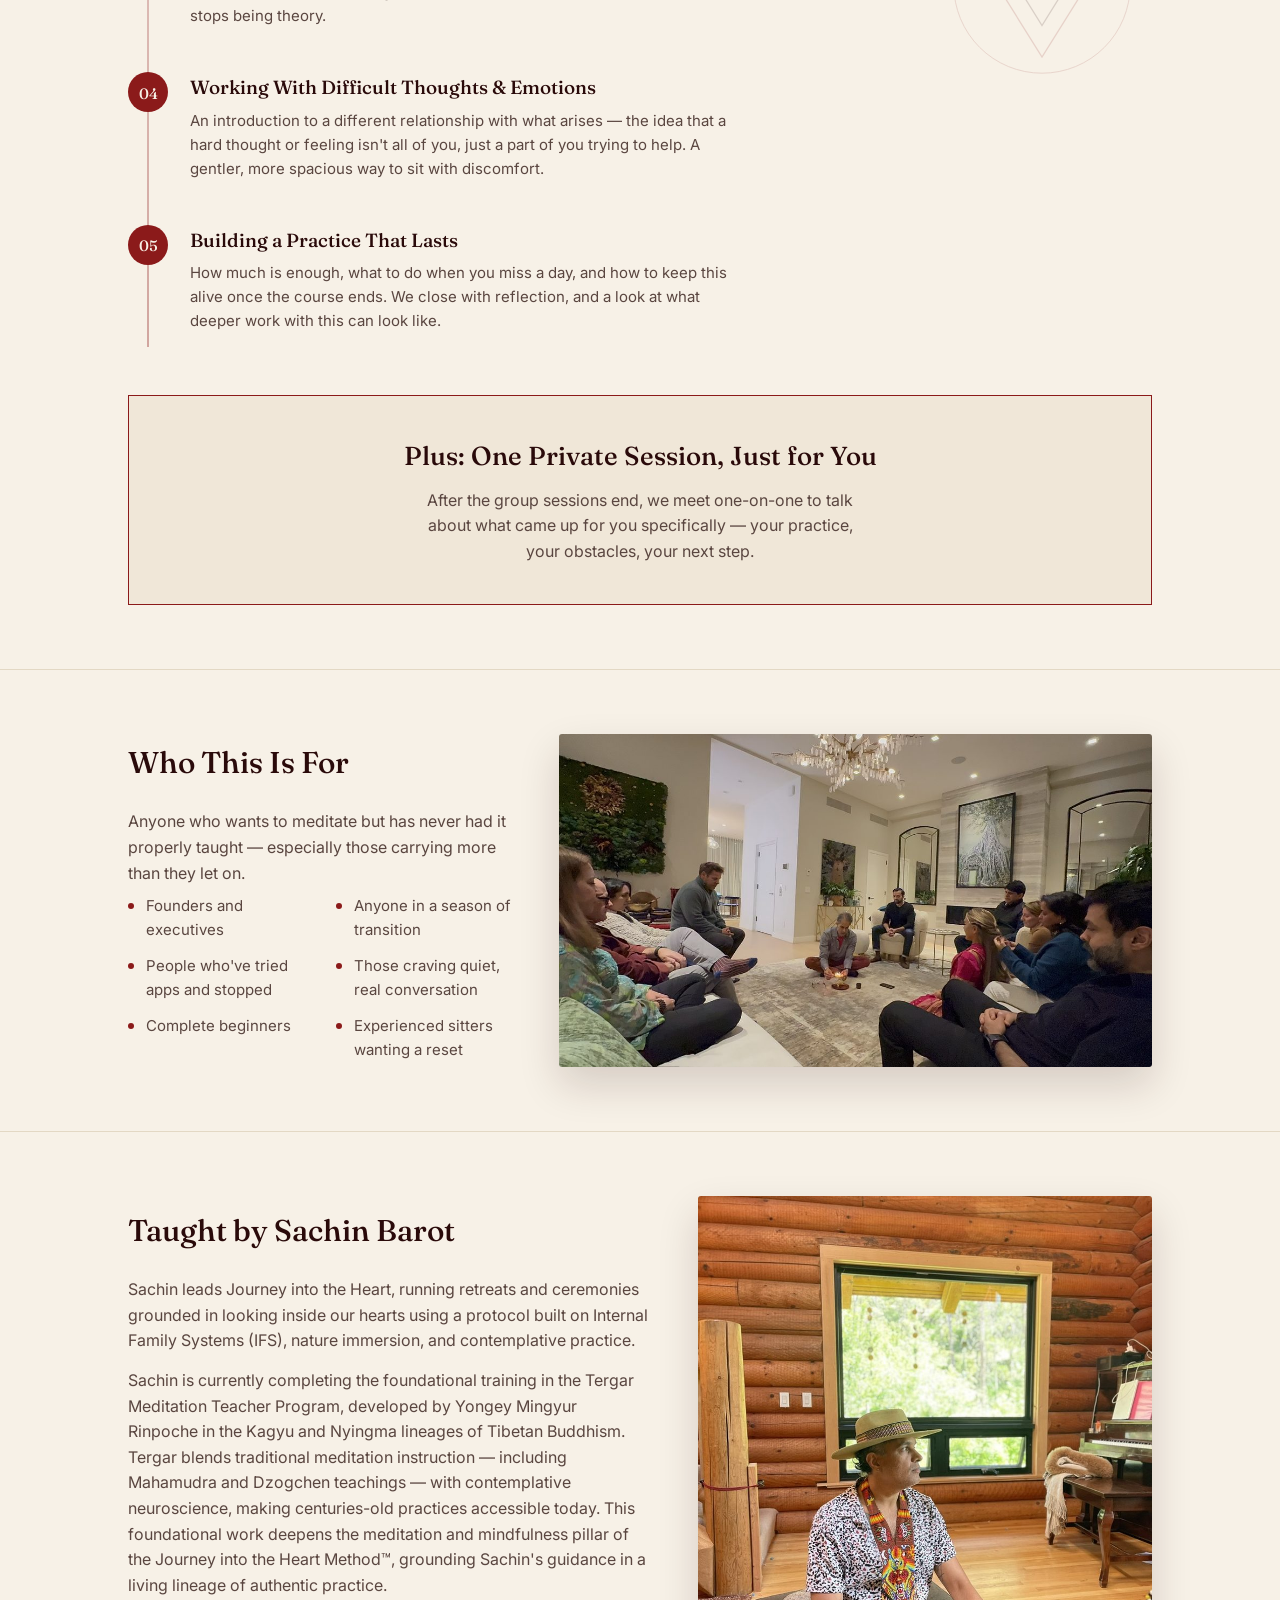
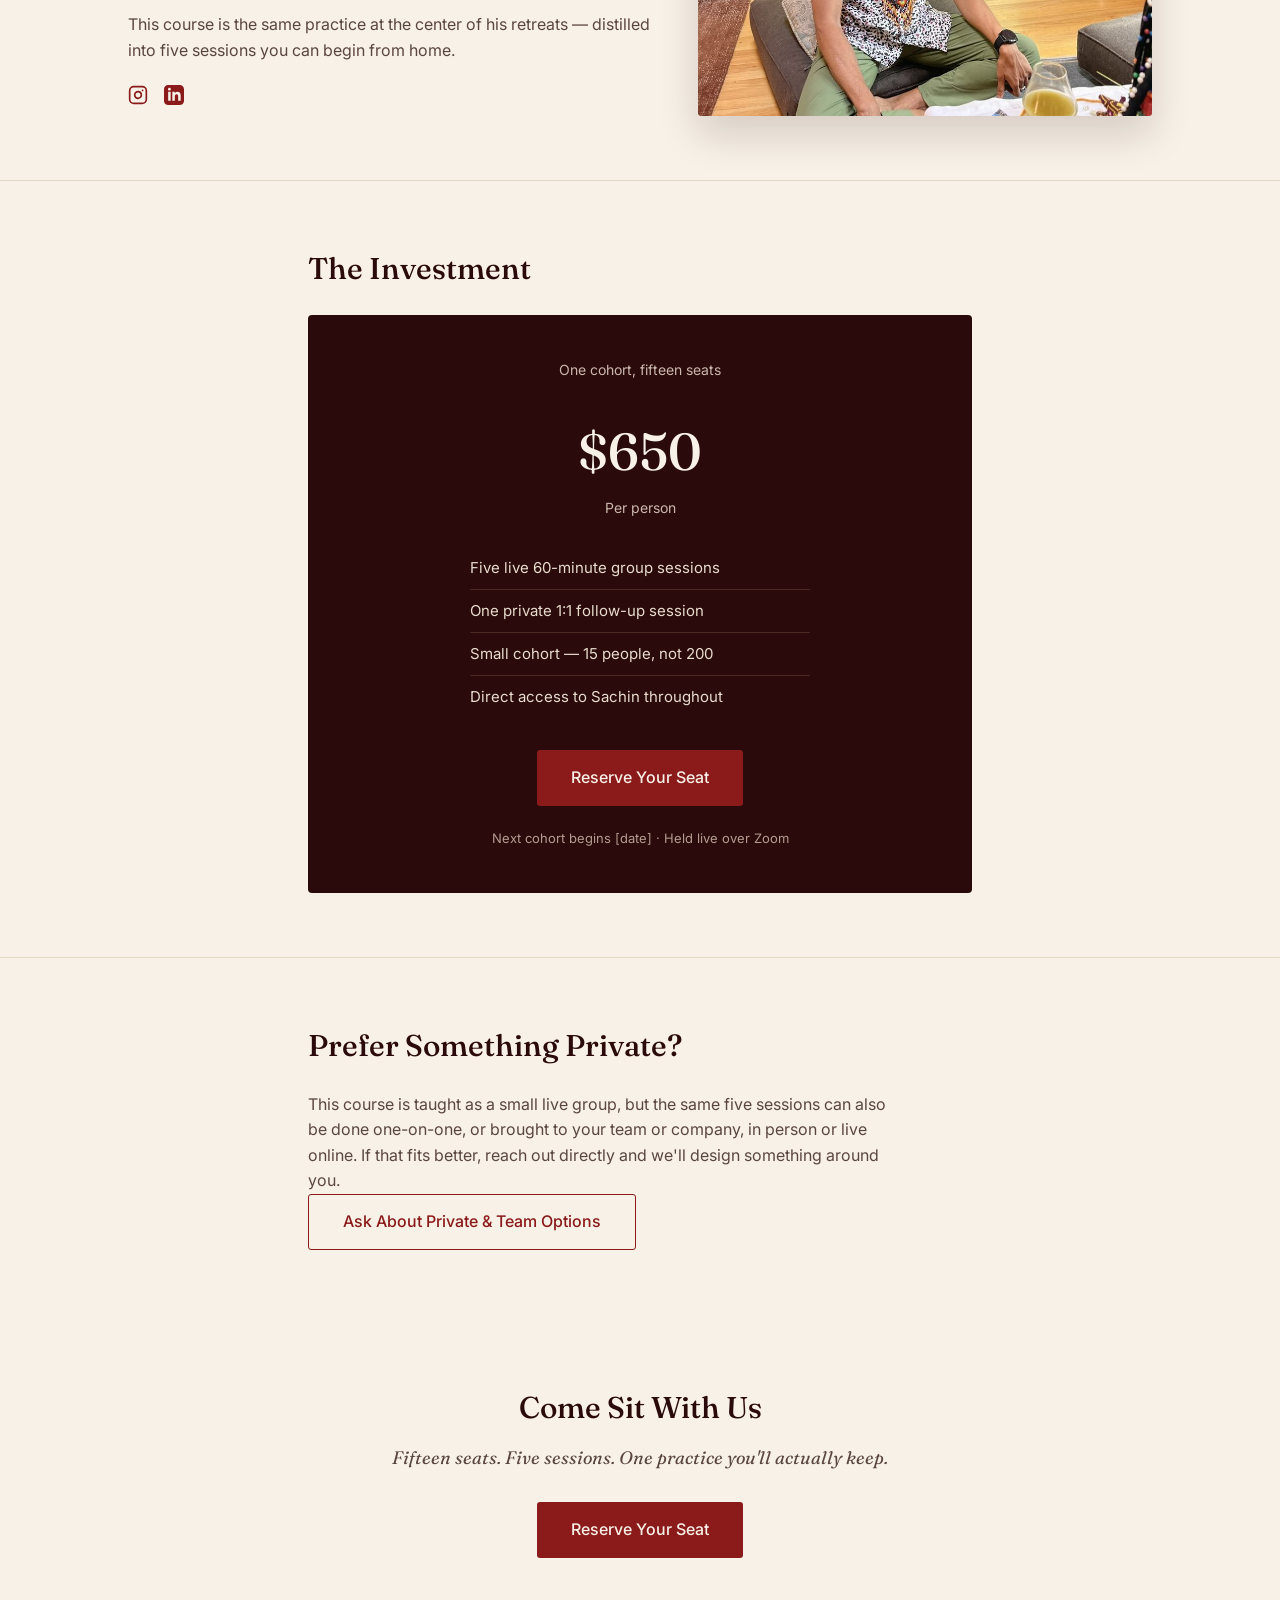
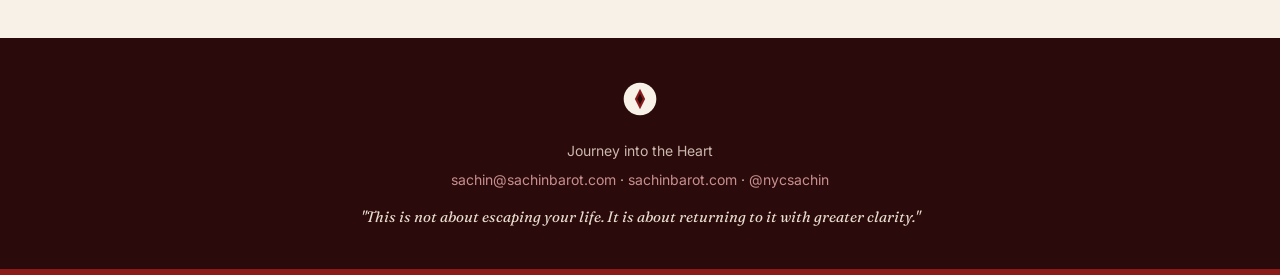
==== commit 9acec78a: "Rename meditate course headline to "The Space Between" Updates the hero H1 and page <title> from "Le" ====
--- a/meditate.html
+++ b/meditate.html
@@ -3,7 +3,7 @@
 <head>
 <meta charset="UTF-8">
 <meta name="viewport" content="width=device-width, initial-scale=1.0">
-<title>Learn to Meditate in 5 Sessions — Journey into the Heart</title>
+<title>The Space Between — Journey into the Heart</title>
 <link rel="icon" type="image/png" sizes="32x32" href="images/favicon-32.png">
 <link rel="icon" type="image/png" sizes="16x16" href="images/favicon-16.png">
 <link rel="apple-touch-icon" sizes="180x180" href="images/apple-touch-icon.png">
@@ -594,7 +594,7 @@
       <path d="M50 34 L58 50 L50 66 L42 50 Z" fill="#2A0A0A"/>
     </svg>
     <div class="kicker">Journey into the Heart · A Live Online Course</div>
-    <h1>Learn to Meditate in Five Sessions</h1>
+    <h1>The Space Between: Where Meditation Meets the Many Voices Within</h1>
     <p class="lede">A guided path into a real, lasting practice — taught live, in a small group, by someone who lives this every day.</p>
     <div class="hero-meta">
       <span><strong>5</strong>live sessions</span>
